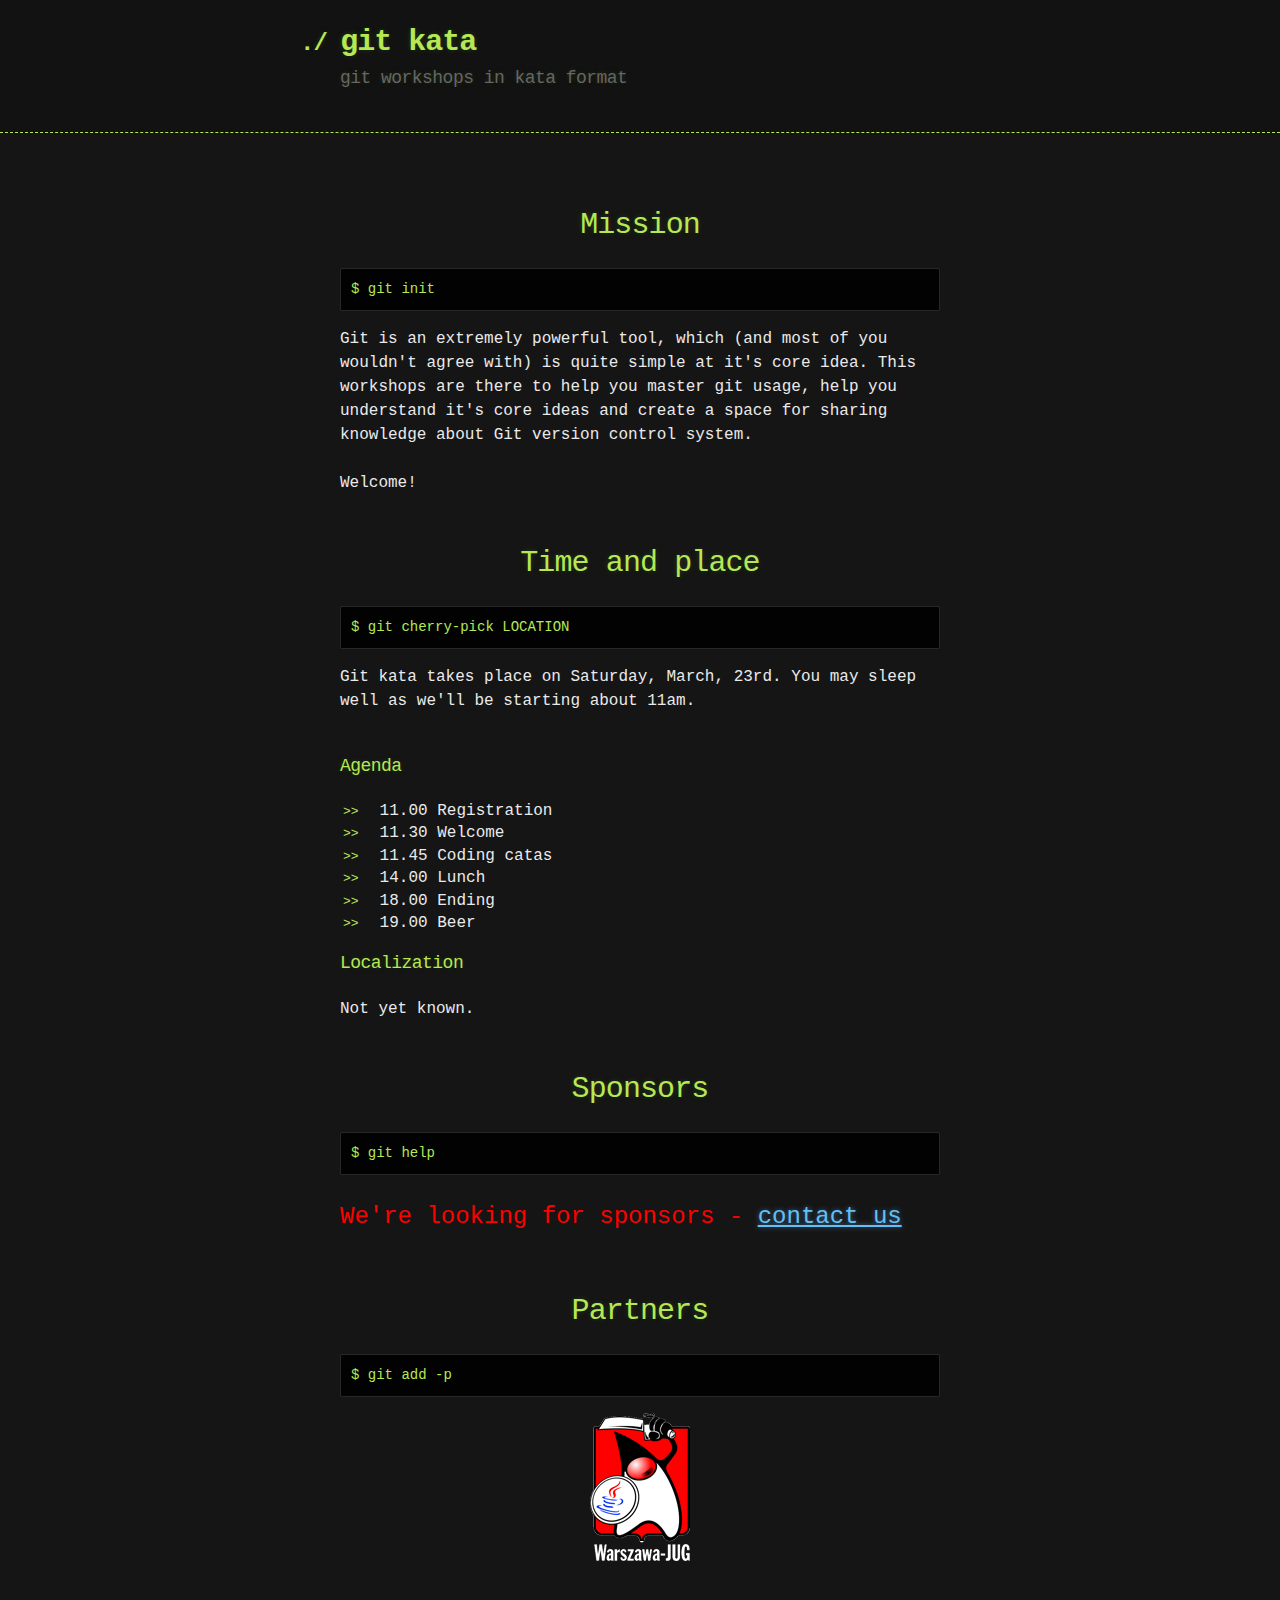
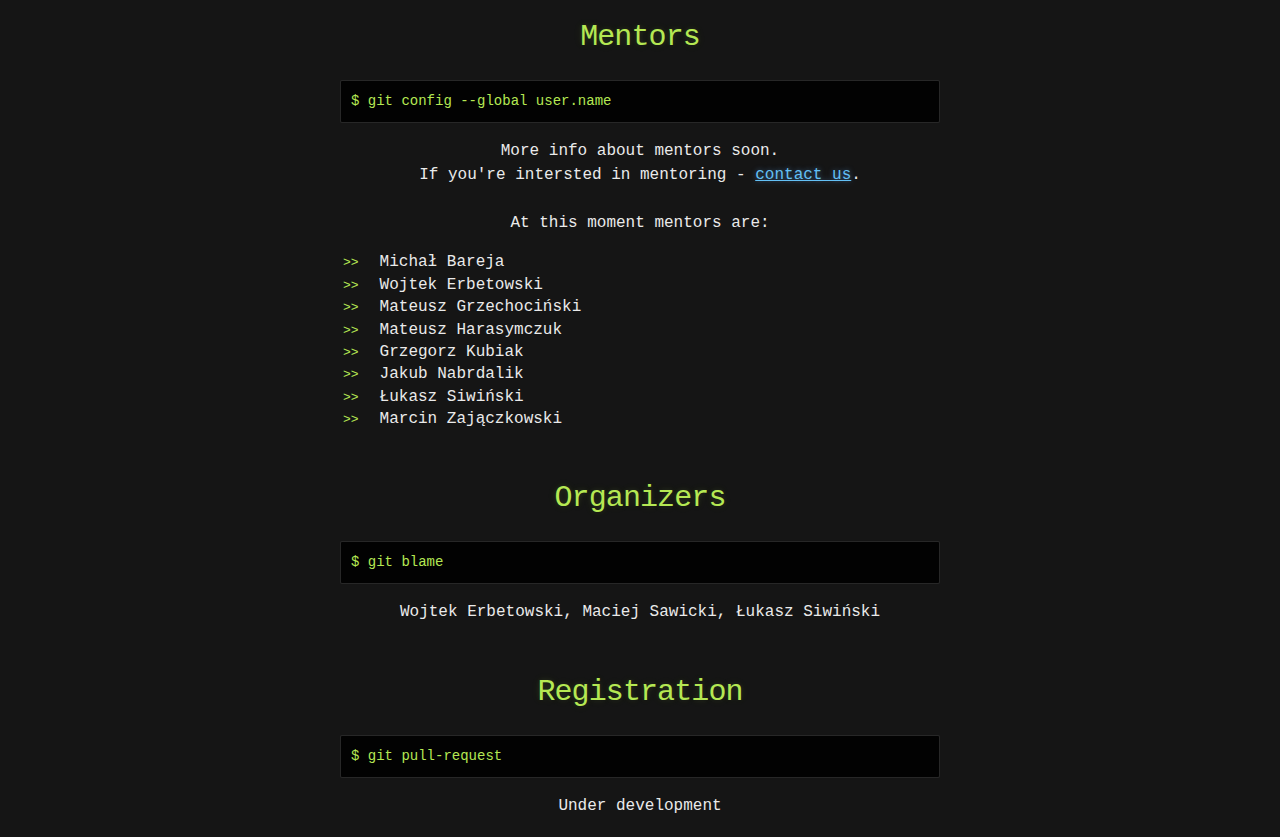
==== index.html @ 79a00421 "Added fully filled home page for git kata" ====
<!DOCTYPE html>
<html>
<head>
    <meta charset='utf-8'>
    <meta http-equiv="X-UA-Compatible" content="chrome=1">

    <link rel="stylesheet" type="text/css" href="stylesheets/stylesheet.css" media="screen"/>
    <link rel="stylesheet" type="text/css" href="stylesheets/pygment_trac.css" media="screen"/>
    <link rel="stylesheet" type="text/css" href="stylesheets/print.css" media="print"/>

    <title>git kata by wojtekerbetowski</title>
</head>

<body>

<header>
    <div class="container">
        <h1>git kata</h1>

        <h2>git workshops in kata format</h2>
    </div>
</header>

<div class="container">
    <section id="main_content">

        <h1 style="">Mission</h1>
        <pre><code>$ git init</code></pre>

        <p>
            Git is an extremely powerful tool, which (and most of you wouldn't agree with) is quite simple at it's core
            idea.
            This workshops are there to help you master git usage, help you understand it's core ideas
            and create a space for sharing knowledge about Git version control system.
            <br/>
            <br/>
            Welcome!
        </p>

        <h1 class="section_header">Time and place</h1>
        <pre><code>$ git cherry-pick LOCATION</code></pre>
        <p>
            Git kata takes place on Saturday, March, 23rd.
            You may sleep well as we'll be starting about 11am.
            <br/><br/>

        <h3>Agenda</h3>
        <ul>
            <li>11.00 Registration</li>
            <li>11.30 Welcome</li>
            <li>11.45 Coding catas</li>
            <li>14.00 Lunch</li>
            <li>18.00 Ending</li>
            <li>19.00 Beer</li>
        </ul>

        <h3>Localization</h3>

        <p>
            Not yet known.
        </p>

        <h1 style="text-align: center;">Sponsors</h1>
        <pre><code>$ git help</code></pre>
        <p style="color: red; font-size: x-large ">
            We're looking for sponsors - <a href="mailto:wojciech@erbetowski.pl">contact us</a>
        </p>

        <h1 style="text-align: center;">Partners</h1>
        <pre><code>$ git add -p</code></pre>
        <p style="text-align: center;">
            <img src="images/wjug_background.png" alt="Warszawa Java User Group"/>
        </p>

        <h1 style="text-align: center;">Mentors</h1>
        <pre><code>$ git config --global user.name </code></pre>
        <p style="text-align: center;">
            More info about mentors soon.
            <br/>If you're intersted in mentoring - <a href="mailto:wojciech@erbetowski.pl">contact us</a>.
            <br/><br/>At this moment mentors are:
        </p>
        <ul>
            <li>Michał Bareja</li>
            <li>Wojtek Erbetowski</li>
            <li>Mateusz Grzechociński</li>
            <li>Mateusz Harasymczuk</li>
            <li>Grzegorz Kubiak</li>
            <li>Jakub Nabrdalik</li>
            <li>Łukasz Siwiński</li>
            <li>Marcin Zajączkowski</li>
        </ul>

        <h1 style="text-align: center;">Organizers</h1>
        <pre><code>$ git blame </code></pre>
        <p style="text-align: center;">
            Wojtek Erbetowski, Maciej Sawicki, Łukasz Siwiński
        </p>

        <h1 style="text-align: center;">Registration</h1>
        <pre><code>$ git pull-request </code></pre>
        <p style="text-align: center;">
            Under development
        </p>

    </section>
</div>

<script type="text/javascript">
    var gaJsHost = (("https:" == document.location.protocol) ? "https://ssl." : "http://www.");
    document.write(unescape("%3Cscript src='" + gaJsHost + "google-analytics.com/ga.js' type='text/javascript'%3E%3C/script%3E"));
</script>
<script type="text/javascript">
    try {
        var pageTracker = _gat._getTracker("UA-38856054-1");
        pageTracker._trackPageview();
    } catch (err) {
    }
</script>

</body>
</html>
---- stylesheets/stylesheet.css ----
body {
  margin: 0;
  padding: 0;
  background: #151515 url("../images/bkg.png") 0 0;
  color: #eaeaea;
  font: 16px;
  line-height: 1.5;
  font-family: Monaco, "Bitstream Vera Sans Mono", "Lucida Console", Terminal, monospace;
}

/* General & 'Reset' Stuff */

.container {
  width: 90%;
  max-width: 600px;
  margin: 0 auto;
}

section {
  display: block;
  margin: 0 0 20px 0;
}

h1, h2, h3, h4, h5, h6 {
  margin: 0 0 20px;
}

li {
  line-height: 1.4 ;
}

/* Header, <header>
   header   - container
   h1       - project name
   h2       - project description
*/

header {
  background: rgba(0, 0, 0, 0.1);
  width: 100%;
  border-bottom: 1px dashed #b5e853;
  padding: 20px 0;
  margin: 0 0 40px 0;
}

header h1 {
  font-size: 30px;
  line-height: 1.5;
  margin: 0 0 0 -40px;
  font-weight: bold;
  font-family: Monaco, "Bitstream Vera Sans Mono", "Lucida Console", Terminal, monospace;
  color: #b5e853;
  text-shadow: 0 1px 1px rgba(0, 0, 0, 0.1),
               0 0 5px rgba(181, 232, 83, 0.1),
               0 0 10px rgba(181, 232, 83, 0.1);
  letter-spacing: -1px;
  -webkit-font-smoothing: antialiased;
}

header h1:before {
  content: "./ ";
  font-size: 24px;
}

header h2 {
  font-size: 18px;
  font-weight: 300;
  color: #666;
}

#downloads .btn {
  display: inline-block;
  text-align: center;
  margin: 0;
}

/* Main Content
*/

#main_content {
  width: 100%;
  -webkit-font-smoothing: antialiased;
}
section img {
  max-width: 100%
}

h1, h2, h3, h4, h5, h6 {
  font-weight: normal;
  font-family: Monaco, "Bitstream Vera Sans Mono", "Lucida Console", Terminal, monospace;
  color: #b5e853;
  letter-spacing: -0.03em;
  text-shadow: 0 1px 1px rgba(0, 0, 0, 0.1),
               0 0 5px rgba(181, 232, 83, 0.1),
               0 0 10px rgba(181, 232, 83, 0.1);
}

#main_content h1 {
  font-size: 30px;
}

#main_content h2 {
  font-size: 24px;
}

#main_content h3 {
  font-size: 18px;
}

#main_content h4 {
  font-size: 14px;
}

#main_content h5 {
  font-size: 12px;
  text-transform: uppercase;
  margin: 0 0 5px 0;
}

#main_content h6 {
  font-size: 12px;
  text-transform: uppercase;
  color: #999;
  margin: 0 0 5px 0;
}

dt {
  font-style: italic;
  font-weight: bold;
}

ul li {
  list-style: none;
}

ul li:before {
  content: ">>";
  font-family: Monaco, "Bitstream Vera Sans Mono", "Lucida Console", Terminal, monospace;
  font-size: 13px;
  color: #b5e853;
  margin-left: -37px;
  margin-right: 21px;
  line-height: 16px;
}

blockquote {
  color: #aaa;
  padding-left: 10px;
  border-left: 1px dotted #666;
}

pre {
  background: rgba(0, 0, 0, 0.9);
  border: 1px solid rgba(255, 255, 255, 0.15);
  padding: 10px;
  font-size: 14px;
  color: #b5e853;
  border-radius: 2px;
  -moz-border-radius: 2px;
  -webkit-border-radius: 2px;
  text-wrap: normal;
  overflow: auto;
  overflow-y: hidden;
}

table {
  width: 100%;
  margin: 0 0 20px 0;
}

th {
  text-align: left;
  border-bottom: 1px dashed #b5e853;
  padding: 5px 10px;
}

td {
  padding: 5px 10px;
}

hr {
  height: 0;
  border: 0;
  border-bottom: 1px dashed #b5e853;
  color: #b5e853;
}

/* Buttons
*/

.btn {
  display: inline-block;
  background: -webkit-linear-gradient(top, rgba(40, 40, 40, 0.3), rgba(35, 35, 35, 0.3) 50%, rgba(10, 10, 10, 0.3) 50%, rgba(0, 0, 0, 0.3));
  padding: 8px 18px;
  border-radius: 50px;
  border: 2px solid rgba(0, 0, 0, 0.7);
  border-bottom: 2px solid rgba(0, 0, 0, 0.7);
  border-top: 2px solid rgba(0, 0, 0, 1);
  color: rgba(255, 255, 255, 0.8);
  font-family: Helvetica, Arial, sans-serif;
  font-weight: bold;
  font-size: 13px;
  text-decoration: none;
  text-shadow: 0 -1px 0 rgba(0, 0, 0, 0.75);
  box-shadow: inset 0 1px 0 rgba(255, 255, 255, 0.05);
}

.btn:hover {
  background: -webkit-linear-gradient(top, rgba(40, 40, 40, 0.6), rgba(35, 35, 35, 0.6) 50%, rgba(10, 10, 10, 0.8) 50%, rgba(0, 0, 0, 0.8));
}

.btn .icon {
  display: inline-block;
  width: 16px;
  height: 16px;
  margin: 1px 8px 0 0;
  float: left;
}

.btn-github .icon {
  opacity: 0.6;
  background: url("../images/blacktocat.png") 0 0 no-repeat;
}

/* Links
   a, a:hover, a:visited
*/

a {
  color: #63c0f5;
  text-shadow: 0 0 5px rgba(104, 182, 255, 0.5);
}

/* Clearfix */

.cf:before, .cf:after {
  content:"";
  display:table;
}

.cf:after {
  clear:both;
}

.cf {
  zoom:1;
}

#main_content h1 {
    text-align: center;
    padding-top: 30px;
}
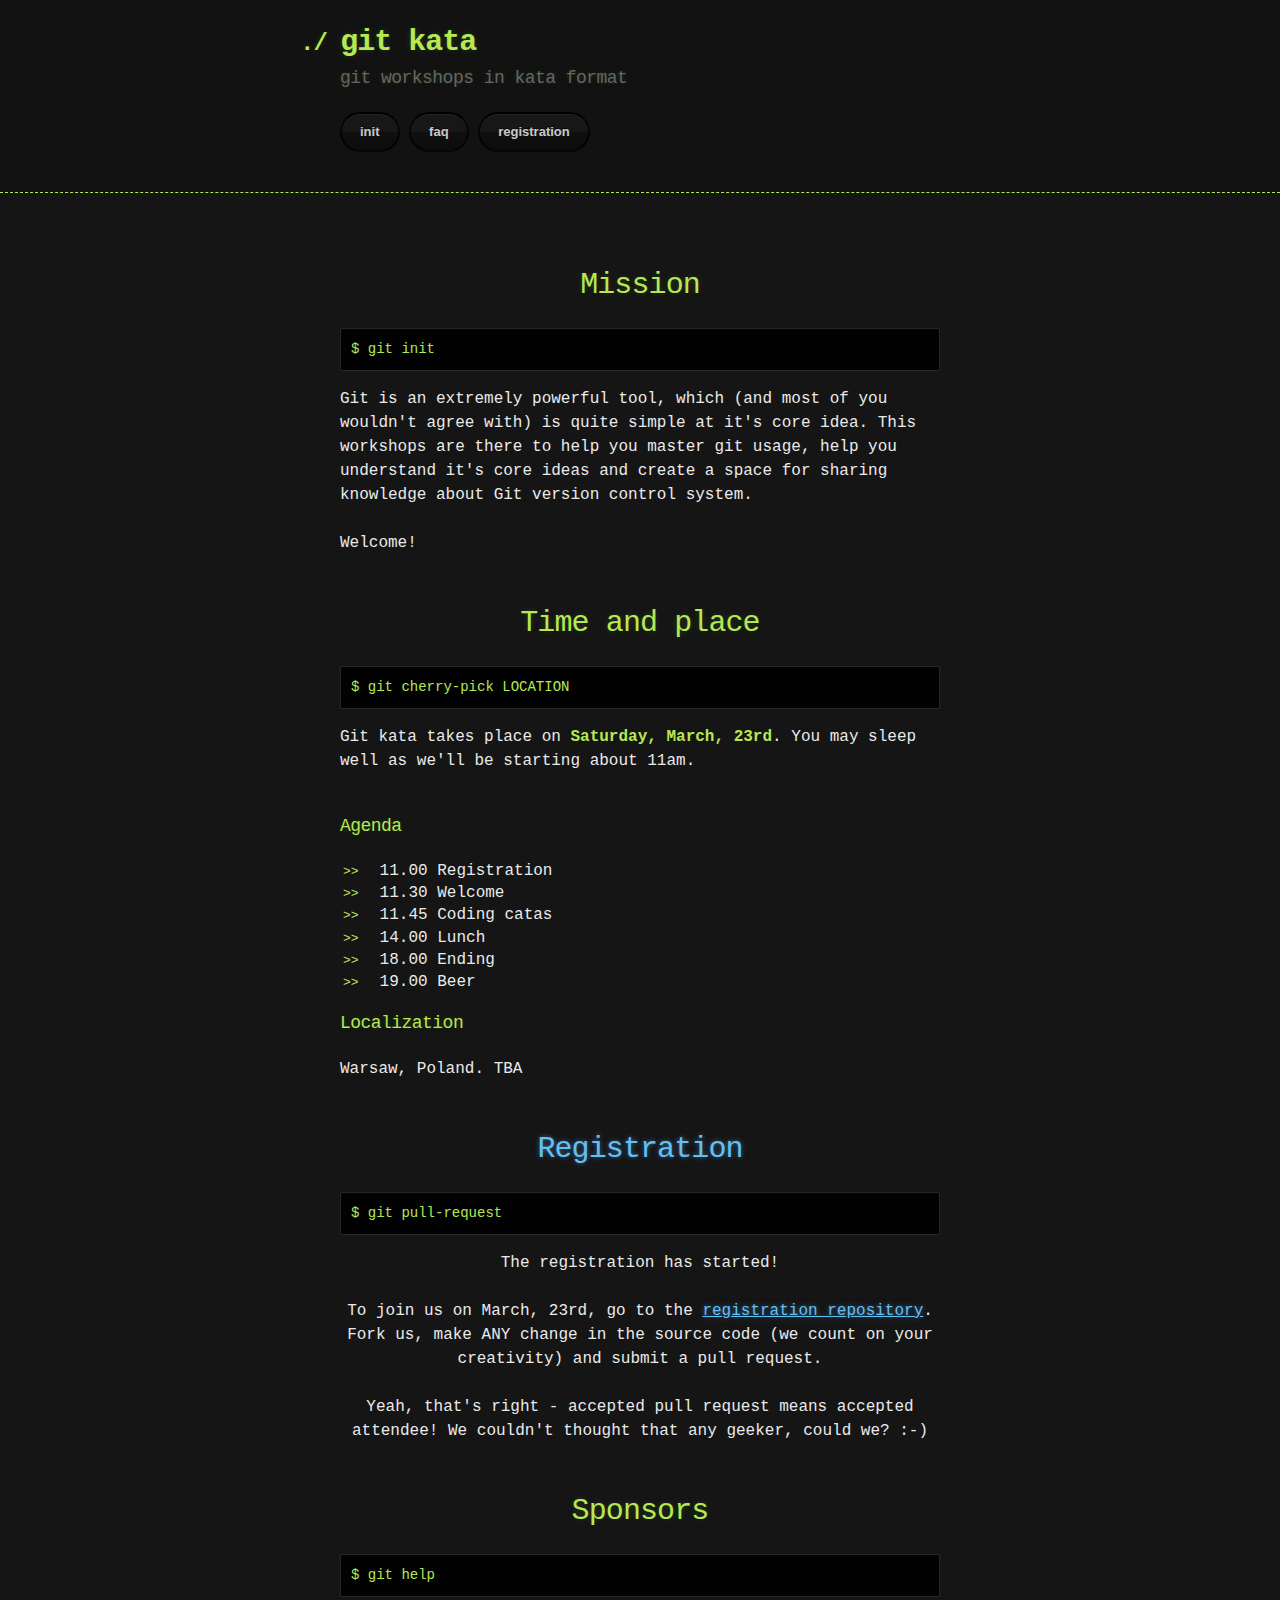
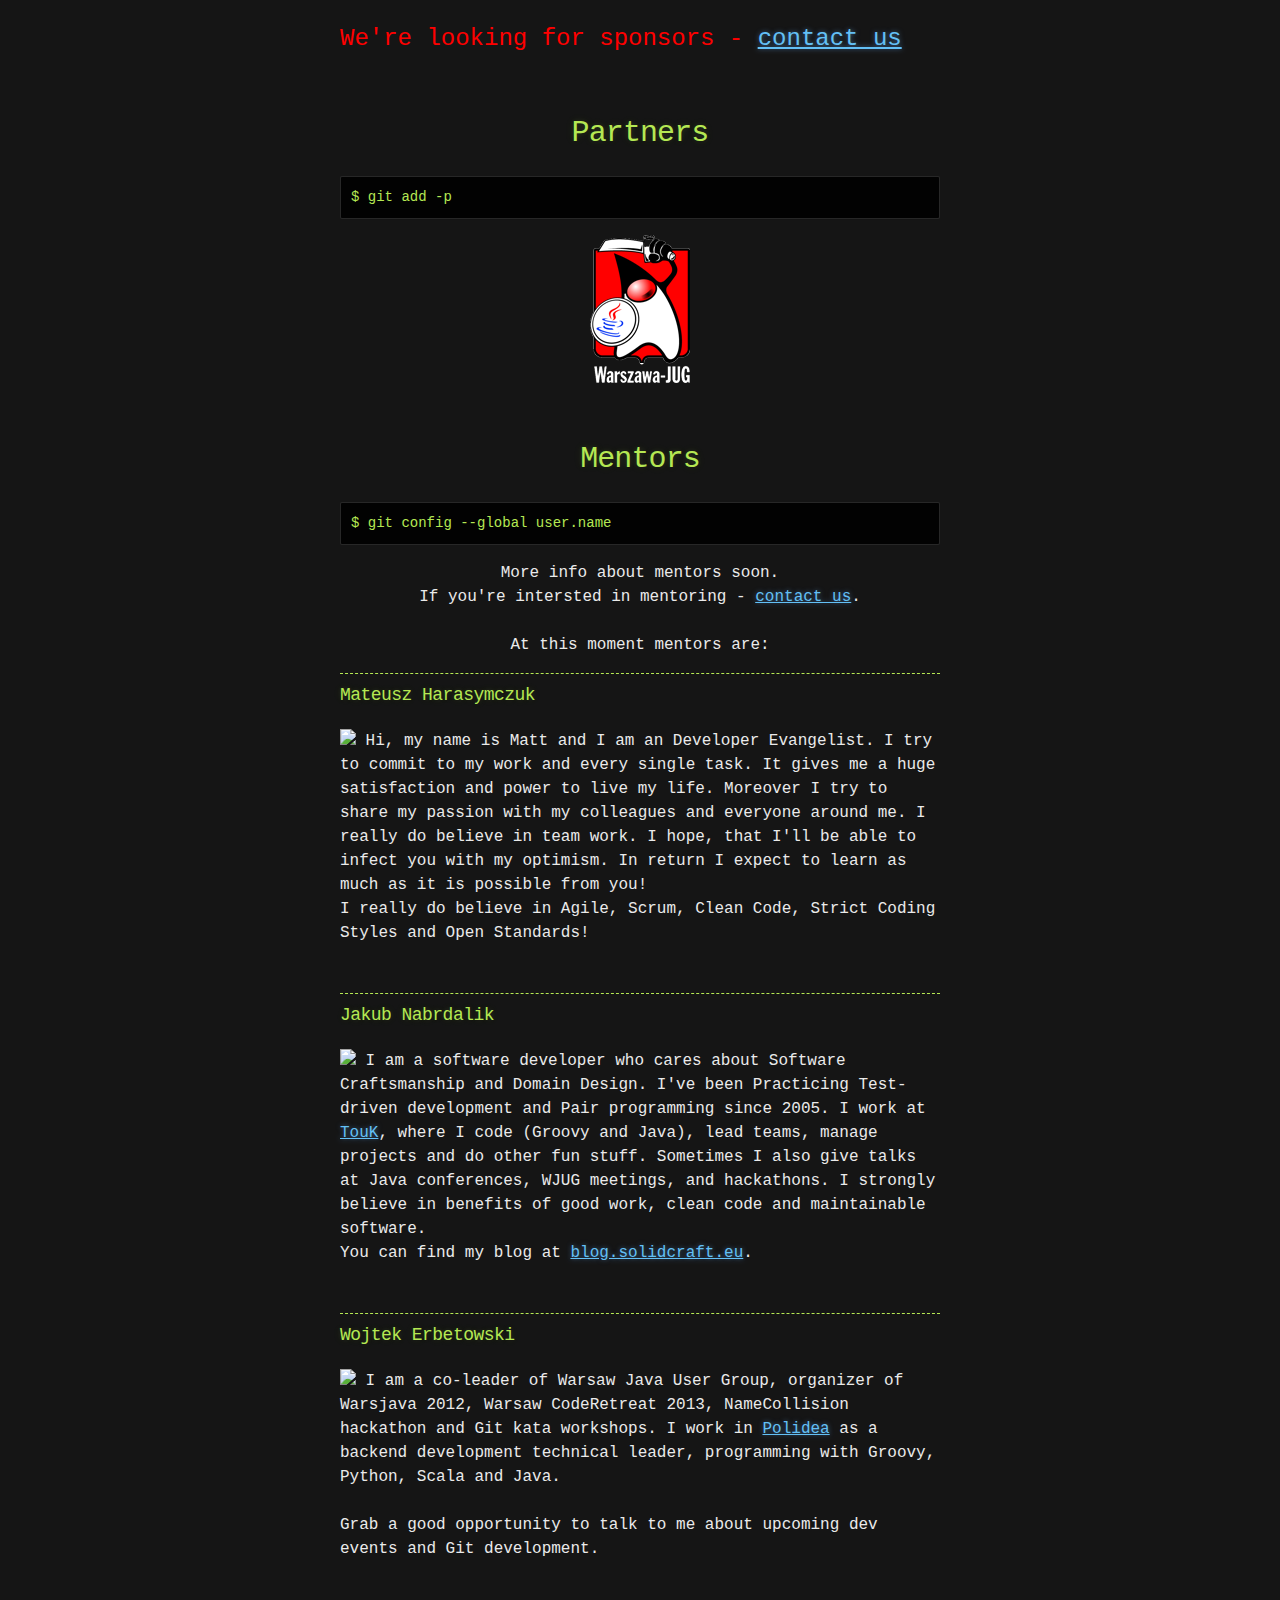
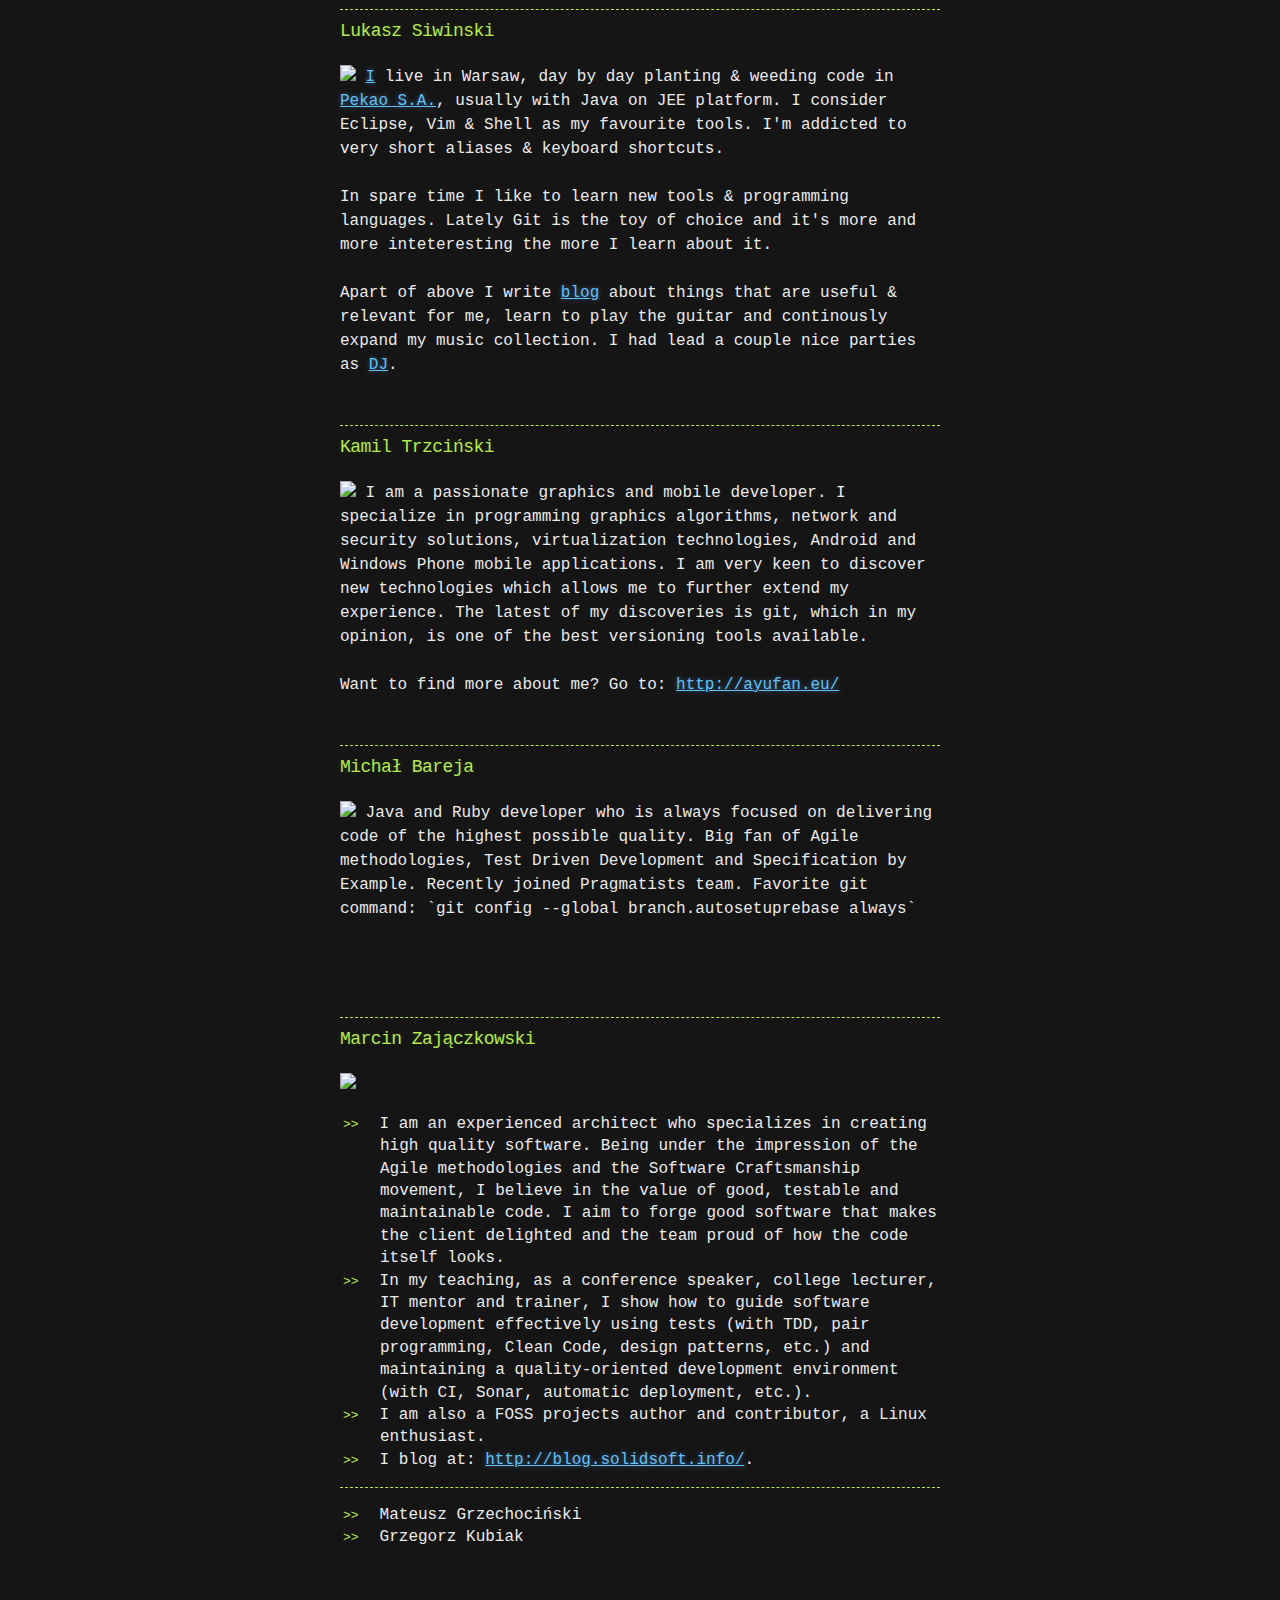
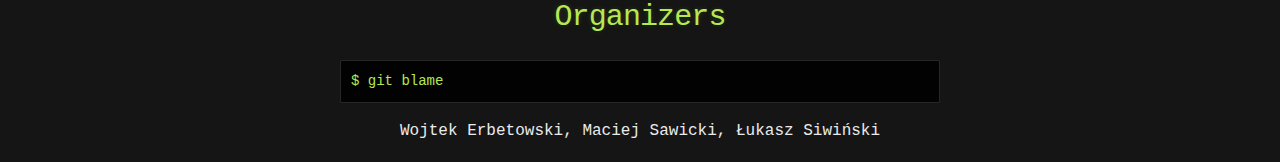
==== commit 9f565152: "Added Marcin Zajączkowski as mentor" ====
--- a/index.html
+++ b/index.html
@@ -8,7 +8,7 @@
     <link rel="stylesheet" type="text/css" href="stylesheets/pygment_trac.css" media="screen"/>
     <link rel="stylesheet" type="text/css" href="stylesheets/print.css" media="print"/>
 
-    <title>git kata by wojtekerbetowski</title>
+    <title>git kata</title>
 </head>
 
 <body>
@@ -18,6 +18,12 @@
         <h1>git kata</h1>
 
         <h2>git workshops in kata format</h2>
+
+        <section id="downloads">
+            <a href="index.html" class="btn">init</a>
+            <a href="FAQ.html" class="btn">faq</a>
+	    <a href="#registration" class="btn">registration</a>
+        </section>
     </div>
 </header>
 
@@ -40,7 +46,7 @@
         <h1 class="section_header">Time and place</h1>
         <pre><code>$ git cherry-pick LOCATION</code></pre>
         <p>
-            Git kata takes place on Saturday, March, 23rd.
+            Git kata takes place on <span style="font-weight: bolder; color: #b5e853">Saturday, March, 23rd</span>.
             You may sleep well as we'll be starting about 11am.
             <br/><br/>
 
@@ -57,49 +63,146 @@
         <h3>Localization</h3>
 
         <p>
-            Not yet known.
-        </p>
-
-        <h1 style="text-align: center;">Sponsors</h1>
+            Warsaw, Poland. TBA
+        </p>
+
+        <h1><a name="registration">Registration</a></h1>
+        <pre><code>$ git pull-request </code></pre>
+        <p style="text-align: center;">
+            The registration has started!<br/><br/>
+            To join us on March, 23rd, go to the
+            <a target="_blank" href="https://bitbucket.org/wojtassj/git-kata-registration">registration repository</a>.
+            Fork us, make ANY change in the source code (we count on your creativity)
+            and submit a pull request.
+            <br/><br/>
+            Yeah, that's right - accepted pull request means accepted attendee! We couldn't thought
+            that any geeker, could we? :-)
+            <br/>
+
+        </p>
+
+        <h1>Sponsors</h1>
         <pre><code>$ git help</code></pre>
         <p style="color: red; font-size: x-large ">
             We're looking for sponsors - <a href="mailto:wojciech@erbetowski.pl">contact us</a>
         </p>
 
-        <h1 style="text-align: center;">Partners</h1>
+        <h1>Partners</h1>
         <pre><code>$ git add -p</code></pre>
         <p style="text-align: center;">
-            <img src="images/wjug_background.png" alt="Warszawa Java User Group"/>
-        </p>
-
-        <h1 style="text-align: center;">Mentors</h1>
+            <a target="_blank" href="http://warszawa.jug.pl/"><img src="images/wjug_background.png" alt="Warszawa Java User Group"/></a>
+        </p>
+
+        <h1 id="title_mentors">Mentors</h1>
         <pre><code>$ git config --global user.name </code></pre>
         <p style="text-align: center;">
             More info about mentors soon.
             <br/>If you're intersted in mentoring - <a href="mailto:wojciech@erbetowski.pl">contact us</a>.
             <br/><br/>At this moment mentors are:
         </p>
+        <hr>
+        <h3>Mateusz Harasymczuk</h3>
+        <p>
+            <img src="images/mentors/matt.jpg" class="mentor_photo" />
+            Hi, my name is Matt and I am an Developer Evangelist.
+            I try to commit to my work and every single task. It gives me a huge
+            satisfaction and power to live my life. Moreover I try to share my
+            passion with my colleagues and everyone around me. I really do believe
+            in team work. I hope, that I'll be able to infect you with my
+            optimism. In return I expect to learn as much as it is possible from
+            you!<br/>
+            I really do believe in Agile, Scrum, Clean Code, Strict Coding Styles
+            and Open Standards!
+        </p>
+        <br/>
+        <hr/>
+        <h3>Jakub Nabrdalik</h3>
+        <p>
+            <img src="images/mentors/jakubN.jpg" class="mentor_photo" />
+            I am a software developer who cares about Software Craftsmanship and Domain Design.
+            I've been Practicing Test-driven development and Pair programming since 2005.
+            I work at <a href="http://touk.pl">TouK</a>, where I code (Groovy and Java),
+            lead teams, manage projects and do other fun stuff. Sometimes I also give talks
+            at Java conferences, WJUG meetings, and hackathons. I strongly believe in benefits of good work,
+            clean code and maintainable software.
+            <br/>You can find my blog at <a href="http://blog.solidcraft.eu">blog.solidcraft.eu</a>.
+        </p>
+        <br/>
+        <hr/>
+        <h3>Wojtek Erbetowski</h3>
+        <p>
+            <img src="images/mentors/wojtek.jpg" class="mentor_photo" />
+            I am a co-leader of Warsaw Java User Group, organizer of Warsjava 2012, Warsaw CodeRetreat 2013,
+            NameCollision hackathon and Git kata workshops. I work in
+            <a href="http://polidea.pl">Polidea</a> as a backend development technical leader,
+            programming with Groovy, Python, Scala and Java.
+            <br/><br/>Grab a good opportunity to talk to me about upcoming dev events and Git development.
+        </p>
+	<br/>
+        <hr/>
+	<h3>Lukasz Siwinski</h3>
+	<p>
+	    <img src="images/mentors/lukasz.jpg" class="mentor_photo" />
+	    <a href="http://siwinski.info">I</a> live in Warsaw, day by 
+	    day planting & weeding code in 
+	    <a href="http://pekao.com.pl">Pekao S.A.</a>, usually with Java 
+	    on JEE platform. I consider Eclipse, Vim & Shell as my favourite 
+	    tools. I'm addicted to very short aliases & keyboard 
+	    shortcuts.<br/><br/>
+	    
+	    In spare time I like to learn new tools & programming languages. 
+	    Lately Git is the toy of choice and it's more and more 
+	    inteteresting the more I learn about it.<br/><br/>
+	    
+            Apart of above I write 
+	    <a href="http://blog.siwinski.info">blog</a> about things that 
+	    are useful & relevant for me, learn to play the guitar 
+	    and continously expand my music collection. I had lead a couple 
+	    nice parties as <a href="http://rdj.pl">DJ</a>.
+	</p>
+        <br/>
+        <hr/>
+        <h3>Kamil Trzciński</h3>
+        <p>
+            <img src="images/mentors/kamil.jpg" class="mentor_photo" />
+            I am a passionate graphics and mobile developer. I specialize in programming graphics algorithms, network and security solutions, virtualization technologies, Android and Windows Phone mobile applications. I am very keen to discover new technologies which allows me to further extend my experience. The latest of my discoveries is git, which in my opinion, is one of the best versioning tools available.
+<br/><br/>
+Want to find more about me? Go to: <a href="http://ayufan.eu/">http://ayufan.eu/</a>
+
+        </p>
+        <br/>
+        <hr/>
+        <h3>Michał Bareja</h3>
+        <p>
+            <img src="images/mentors/michal_bareja.jpg" class="mentor_photo" />
+            Java and Ruby developer who is always focused on delivering code of the highest possible quality. Big fan of Agile methodologies, Test Driven Development and Specification by Example. Recently joined Pragmatists team. Favorite git command: `git config --global branch.autosetuprebase always`
+        <br/><br/>
+        <br/>
+        </p>
+        <br/>
+        <hr/>
+        <h3>Marcin Zajączkowski</h3>
+        <p>
+            <a href="http://blog.solidsoft.info/">
+                <img src="images/mentors/marcin_zajaczkowski.jpg" class="mentor_photo" />
+            </a>
+            <ul>
+                <li>I am an experienced architect who specializes in creating high quality software. Being under the impression of the Agile methodologies and the Software Craftsmanship movement, I believe in the value of good, testable and maintainable code. I aim to forge good software that makes the client delighted and the team proud of how the code itself looks.</li>
+                <li>In my teaching, as a conference speaker, college lecturer, IT mentor and trainer, I show how to guide software development effectively using tests (with TDD, pair programming, Clean Code, design patterns, etc.) and maintaining a quality-oriented development environment (with CI, Sonar, automatic deployment, etc.).</li>
+                <li>I am also a FOSS projects author and contributor, a Linux enthusiast.</li>
+                <li>I blog at: <a href="http://blog.solidsoft.info/">http://blog.solidsoft.info/</a>.</li>
+            </ul>
+        </p>
+	<hr/>	
         <ul>
-            <li>Michał Bareja</li>
-            <li>Wojtek Erbetowski</li>
             <li>Mateusz Grzechociński</li>
-            <li>Mateusz Harasymczuk</li>
             <li>Grzegorz Kubiak</li>
-            <li>Jakub Nabrdalik</li>
-            <li>Łukasz Siwiński</li>
-            <li>Marcin Zajączkowski</li>
         </ul>
 
-        <h1 style="text-align: center;">Organizers</h1>
+        <h1>Organizers</h1>
         <pre><code>$ git blame </code></pre>
         <p style="text-align: center;">
             Wojtek Erbetowski, Maciej Sawicki, Łukasz Siwiński
-        </p>
-
-        <h1 style="text-align: center;">Registration</h1>
-        <pre><code>$ git pull-request </code></pre>
-        <p style="text-align: center;">
-            Under development
         </p>
 
     </section>
@@ -118,4 +221,4 @@
 </script>
 
 </body>
-</html>+</html>
